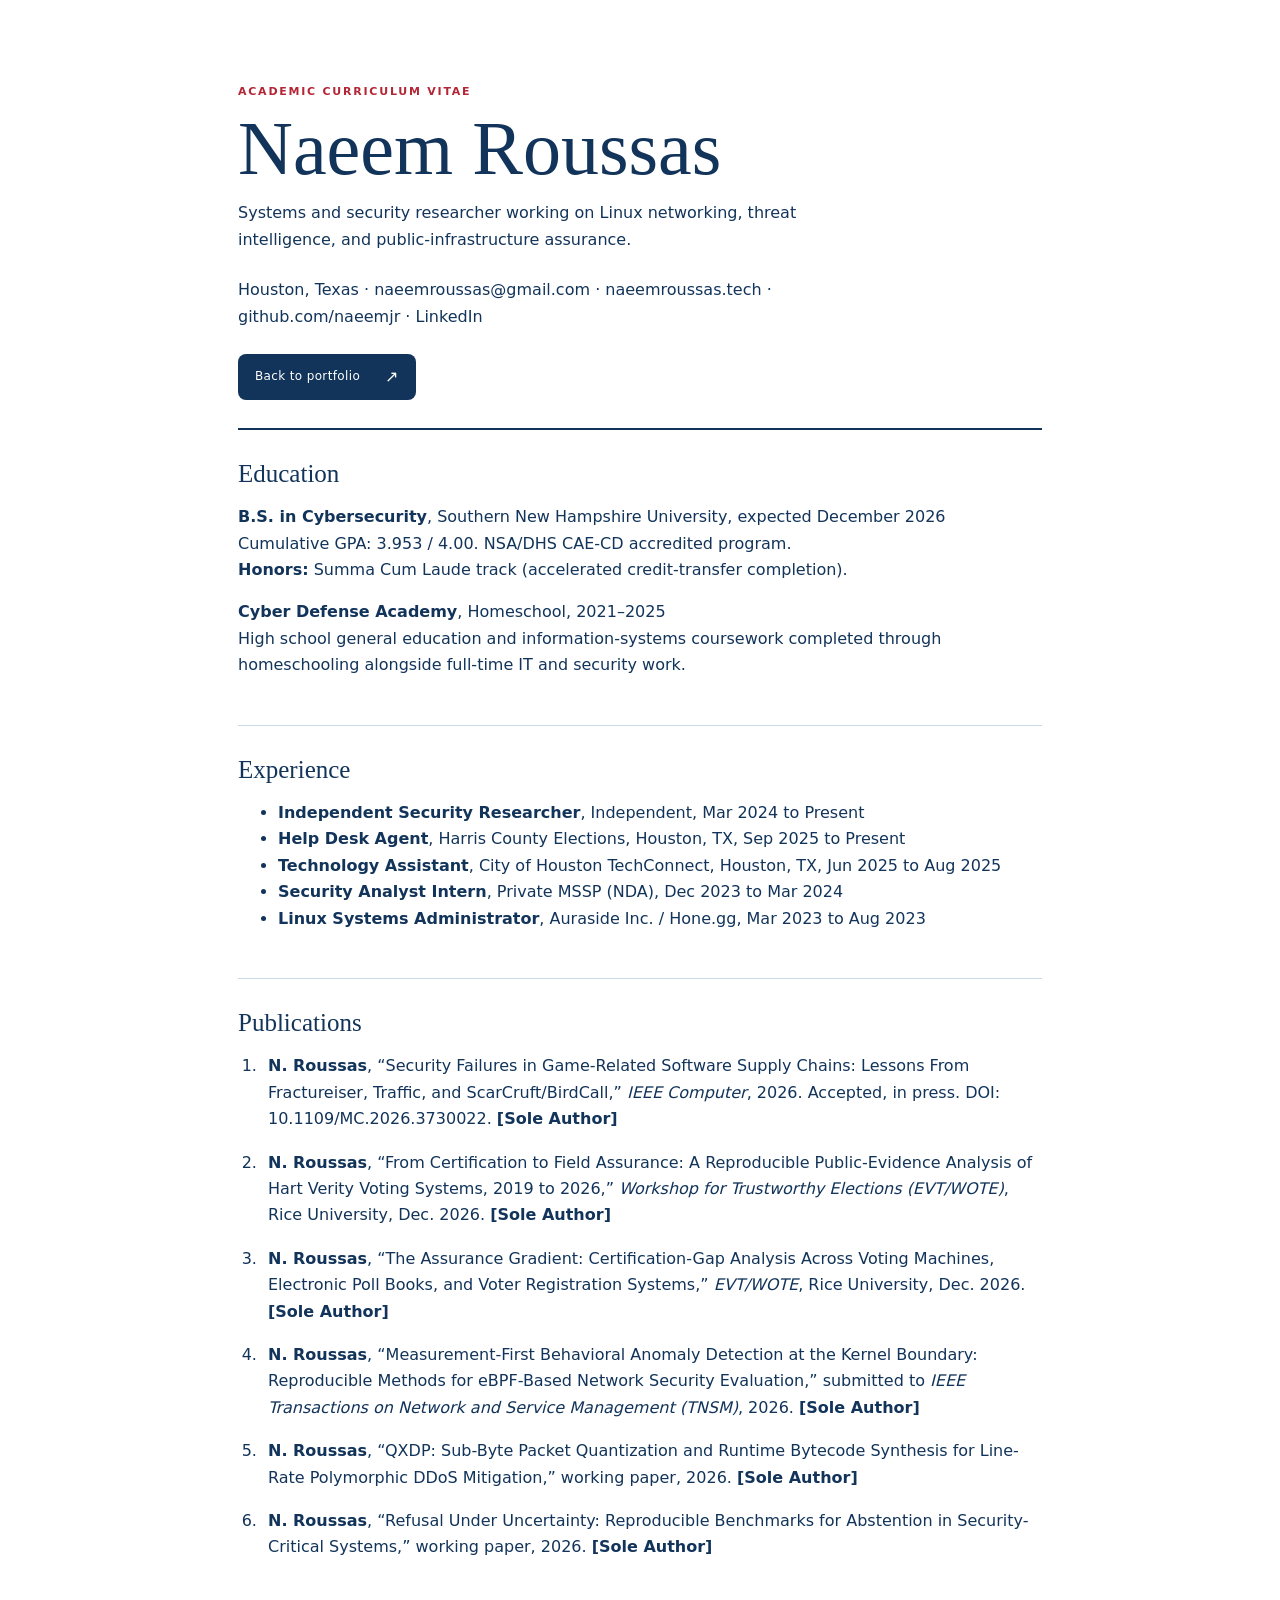
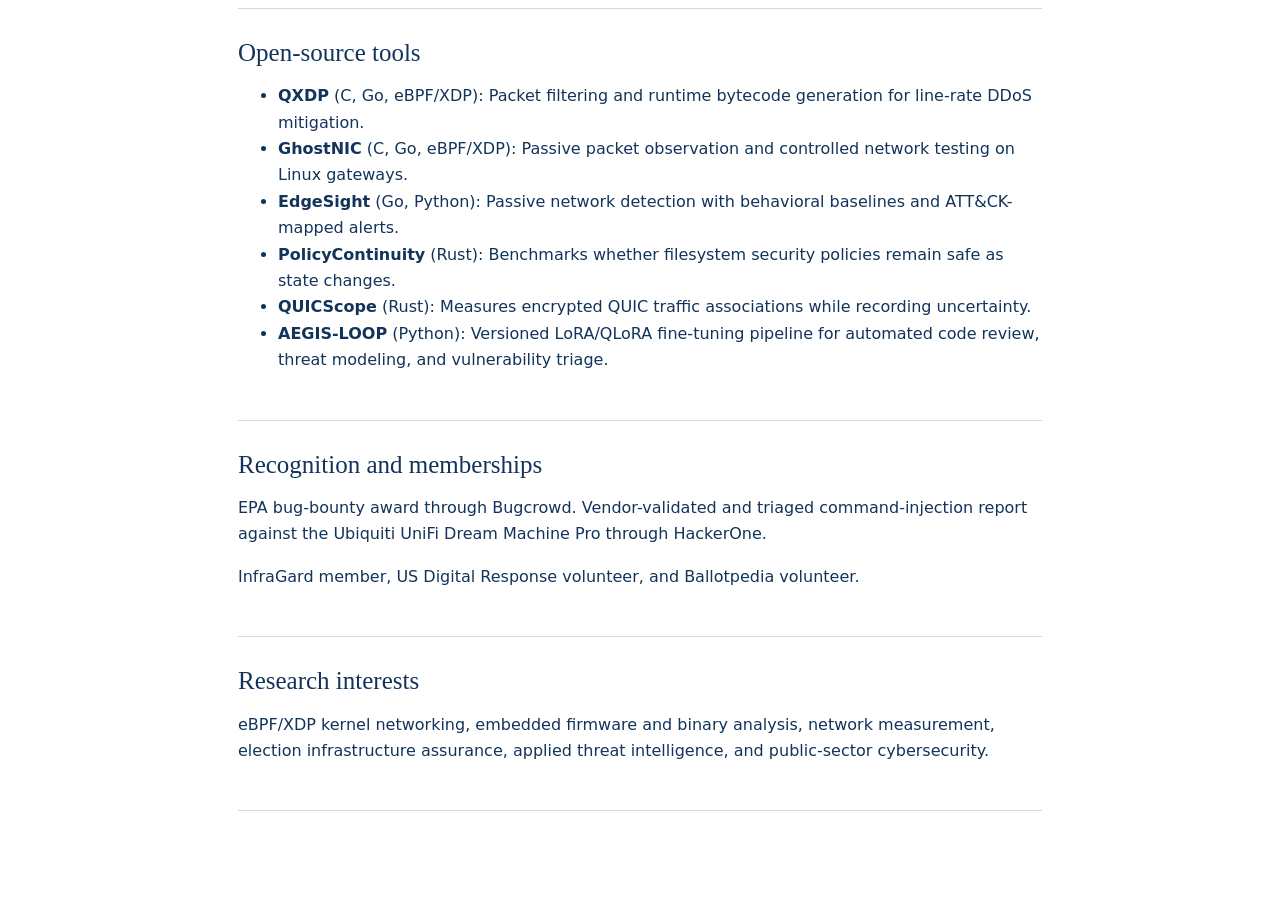
==== academic-cv.html @ 0885f7d5 "Initial commit" ====
<!doctype html>
<html lang="en">
  <head>
    <meta charset="UTF-8" />
    <meta name="viewport" content="width=device-width, initial-scale=1.0" />
    <meta name="description" content="Academic CV of Naeem Roussas." />
    <title>Academic CV - Naeem Roussas</title>
    <link rel="canonical" href="https://naeemroussas.tech/academic-cv.html" />
    <link rel="stylesheet" href="styles.css" />
  </head>
  <body class="cv-page">
    <main class="cv-shell">
      <header class="cv-header">
        <p class="eyebrow">Academic curriculum vitae</p>
        <h1>Naeem Roussas</h1>
        <p>Systems and security researcher working on Linux networking, threat intelligence, and public-infrastructure assurance.</p>
        <p>Houston, Texas · <a href="mailto:naeemroussas@gmail.com">naeemroussas@gmail.com</a> · <a href="https://naeemroussas.tech">naeemroussas.tech</a> · <a href="https://github.com/naeemjr" target="_blank" rel="noreferrer">github.com/naeemjr</a> · <a href="https://www.linkedin.com/in/naeemr/" target="_blank" rel="noreferrer">LinkedIn</a></p>
        <a class="button button-dark" href="index.html">Back to portfolio <span>↗</span></a>
      </header>
      <section class="cv-section">
        <h2>Education</h2>
        <p><strong>B.S. in Cybersecurity</strong>, Southern New Hampshire University, expected December 2026<br />Cumulative GPA: 3.953 / 4.00. NSA/DHS CAE-CD accredited program.<br /><strong>Honors:</strong> Summa Cum Laude track (accelerated credit-transfer completion).</p>
        <p><strong>Cyber Defense Academy</strong>, Homeschool, 2021–2025<br />High school general education and information-systems coursework completed through homeschooling alongside full-time IT and security work.</p>
      </section>
      <section class="cv-section">
        <h2>Experience</h2>
        <ul>
          <li><strong>Independent Security Researcher</strong>, Independent, Mar 2024 to Present</li>
          <li><strong>Help Desk Agent</strong>, Harris County Elections, Houston, TX, Sep 2025 to Present</li>
          <li><strong>Technology Assistant</strong>, City of Houston TechConnect, Houston, TX, Jun 2025 to Aug 2025</li>
          <li><strong>Security Analyst Intern</strong>, Private MSSP (NDA), Dec 2023 to Mar 2024</li>
          <li><strong>Linux Systems Administrator</strong>, Auraside Inc. / Hone.gg, Mar 2023 to Aug 2023</li>
        </ul>
      </section>
      <section class="cv-section">
        <h2>Publications</h2>
        <ol class="cv-publications">
          <li><strong>N. Roussas</strong>, “Security Failures in Game-Related Software Supply Chains: Lessons From Fractureiser, Traffic, and ScarCruft/BirdCall,” <em>IEEE Computer</em>, 2026. Accepted, in press. DOI: 10.1109/MC.2026.3730022. <strong>[Sole Author]</strong></li>
          <li><strong>N. Roussas</strong>, “From Certification to Field Assurance: A Reproducible Public-Evidence Analysis of Hart Verity Voting Systems, 2019 to 2026,” <em>Workshop for Trustworthy Elections (EVT/WOTE)</em>, Rice University, Dec. 2026. <strong>[Sole Author]</strong></li>
          <li><strong>N. Roussas</strong>, “The Assurance Gradient: Certification-Gap Analysis Across Voting Machines, Electronic Poll Books, and Voter Registration Systems,” <em>EVT/WOTE</em>, Rice University, Dec. 2026. <strong>[Sole Author]</strong></li>
          <li><strong>N. Roussas</strong>, “Measurement-First Behavioral Anomaly Detection at the Kernel Boundary: Reproducible Methods for eBPF-Based Network Security Evaluation,” submitted to <em>IEEE Transactions on Network and Service Management (TNSM)</em>, 2026. <strong>[Sole Author]</strong></li>
          <li><strong>N. Roussas</strong>, “QXDP: Sub-Byte Packet Quantization and Runtime Bytecode Synthesis for Line-Rate Polymorphic DDoS Mitigation,” working paper, 2026. <strong>[Sole Author]</strong></li>
          <li><strong>N. Roussas</strong>, “Refusal Under Uncertainty: Reproducible Benchmarks for Abstention in Security-Critical Systems,” working paper, 2026. <strong>[Sole Author]</strong></li>
        </ol>
      </section>
      <section class="cv-section">
        <h2>Open-source tools</h2>
        <ul>
          <li><strong>QXDP</strong> (C, Go, eBPF/XDP): Packet filtering and runtime bytecode generation for line-rate DDoS mitigation.</li>
          <li><strong>GhostNIC</strong> (C, Go, eBPF/XDP): Passive packet observation and controlled network testing on Linux gateways.</li>
          <li><strong>EdgeSight</strong> (Go, Python): Passive network detection with behavioral baselines and ATT&amp;CK-mapped alerts.</li>
          <li><strong>PolicyContinuity</strong> (Rust): Benchmarks whether filesystem security policies remain safe as state changes.</li>
          <li><strong>QUICScope</strong> (Rust): Measures encrypted QUIC traffic associations while recording uncertainty.</li>
          <li><strong>AEGIS-LOOP</strong> (Python): Versioned LoRA/QLoRA fine-tuning pipeline for automated code review, threat modeling, and vulnerability triage.</li>
        </ul>
      </section>
      <section class="cv-section">
        <h2>Recognition and memberships</h2>
        <p>EPA bug-bounty award through Bugcrowd. Vendor-validated and triaged command-injection report against the Ubiquiti UniFi Dream Machine Pro through HackerOne.</p>
        <p>InfraGard member, US Digital Response volunteer, and Ballotpedia volunteer.</p>
      </section>
      <section class="cv-section">
        <h2>Research interests</h2>
        <p>eBPF/XDP kernel networking, embedded firmware and binary analysis, network measurement, election infrastructure assurance, applied threat intelligence, and public-sector cybersecurity.</p>
      </section>
    </main>
  </body>
</html>
---- styles.css ----
:root {
  /* I change the palette and layout width here before editing individual rules. */
  --ink: #12345a;
  --muted: #5d6f82;
  --paper: #ffffff;
  --wash: #f1f6fb;
  --line: #cbd9e8;
  --accent: #b32635;
  --signal: #2f679f;
  --max-width: 1160px;
  --serif: Georgia, "Times New Roman", serif;
  --sans: Inter, ui-sans-serif, system-ui, -apple-system, BlinkMacSystemFont, "Segoe UI", sans-serif;
}

* { box-sizing: border-box; }
html { scroll-behavior: smooth; }

/* ---------- I keep shared layout and accessibility rules here. ---------- */
body {
  margin: 0;
  color: var(--ink);
  background: var(--paper);
  font-family: var(--sans);
  font-size: 16px;
  line-height: 1.65;
  -webkit-font-smoothing: antialiased;
}
main { position: relative; display: flex; flex-direction: column; }
a { color: inherit; text-decoration: none; }
a:focus-visible, button:focus-visible { outline: 2px solid var(--accent); outline-offset: 4px; }
.container { width: min(calc(100% - 64px), var(--max-width)); margin: 0 auto; }
.skip-link { position: absolute; left: 16px; top: -50px; z-index: 20; padding: 8px 12px; color: white; background: var(--ink); }
.skip-link:focus { top: 16px; }

.site-header { position: sticky; top: 0; z-index: 4; border-bottom: 1px solid var(--line); background: rgba(255, 255, 255, .94); backdrop-filter: blur(12px); }
.header-inner { min-height: 82px; display: flex; align-items: center; }
.wordmark {
  display: grid; place-items: center; width: 38px; height: 38px;
  border: 1px solid var(--ink); border-radius: 4px; font: 15px var(--serif); letter-spacing: .06em;
}
.header-status { margin-left: 32px; color: var(--muted); font-size: 11px; }
.header-status::before { content: ""; display: inline-block; width: 6px; height: 6px; margin: 0 8px 1px 0; border-radius: 50%; background: var(--signal); }
.site-nav { display: flex; align-items: center; gap: 29px; margin-left: auto; font-size: 13px; }
.site-nav a { transition: color .2s ease; }
.site-nav a:hover, .text-link:hover { color: var(--accent); }
.nav-contact { padding: 9px 13px; border: 1px solid var(--ink); border-radius: 99px; }
.menu-toggle { display: none; margin-left: auto; border: 0; color: var(--ink); background: none; font: inherit; }
.menu-icon { margin-left: 4px; }

.hero { position: relative; display: grid; grid-template-columns: 1fr 240px; gap: 100px; padding-top: 122px; padding-bottom: 91px; }
.hero::before { content: "Academic portfolio"; position: absolute; top: 39px; right: 0; color: var(--muted); font-size: 9px; letter-spacing: .14em; text-transform: uppercase; }
.eyebrow, .section-number { color: var(--accent); font-size: 11px; font-weight: 700; letter-spacing: .16em; text-transform: uppercase; }
.hero h1 { margin: 17px 0 7px; font: 400 clamp(4rem, 9vw, 7.8rem)/.96 var(--serif); letter-spacing: -.065em; }
.hero-role { margin: 0; color: var(--muted); font-size: 20px; }
.hero-intro { max-width: 550px; margin: 31px 0 35px; font: 21px/1.48 var(--serif); }
.hero-links { display: flex; align-items: center; gap: 26px; }
.button { display: inline-flex; gap: 25px; align-items: center; padding: 13px 17px; border-radius: 8px; font-size: 12px; letter-spacing: .03em; transition: background .2s ease, transform .2s ease, box-shadow .2s ease; }
.hero-links .button { min-height: 43px; }
.button:hover { transform: translateY(-2px); }
.button-dark { color: var(--paper); background: var(--ink); }
.button-dark:hover { background: var(--accent); }
.button-outline { border: 1px solid var(--ink); }
.button-outline:hover { color: var(--paper); background: var(--ink); }
.text-link { border-bottom: 1px solid currentColor; padding-bottom: 2px; font-size: 12px; }
.text-link span, .button span { font-size: 16px; line-height: 0; }
.profile-strip { display: grid; grid-template-columns: repeat(3, max-content); gap: 32px; margin-top: 56px; padding-top: 18px; border-top: 1px solid var(--line); }
.profile-strip div { display: flex; flex-direction: column; gap: 4px; }
.profile-strip span, .profile-strip strong { font-size: 10px; line-height: 1.3; }
.profile-strip span { color: var(--muted); letter-spacing: .1em; text-transform: uppercase; }
.profile-strip strong { font-weight: 600; }
.hero-aside { padding-top: 28px; }
.hero-focus-panel { position: relative; display: flex; min-height: 250px; flex-direction: column; justify-content: space-between; padding: 24px; overflow: hidden; border-left: 3px solid var(--accent); background: var(--wash); color: var(--muted); }
.hero-focus-panel > * { position: relative; z-index: 1; }
.hero-focus-panel strong { max-width: 180px; color: var(--ink); font: 22px/1.15 var(--serif); }
.hero-focus-panel ul { margin: 20px 0 0; padding: 0; list-style: none; font-size: 11px; line-height: 1.8; }
.hero-focus-panel li::before { content: "—"; margin-right: 7px; color: var(--accent); }
#profile-canvas { position: absolute; inset: 0; width: 100%; height: 100%; opacity: .34; }
.location { margin-top: 17px; color: var(--muted); font-size: 11px; line-height: 1.5; }
.notice-bar { color: var(--paper); background: var(--ink); }
.notice-inner { display: flex; align-items: center; gap: 12px; min-height: 50px; font-size: 11px; letter-spacing: .02em; }
.notice-mark { color: var(--accent); font: 22px var(--serif); line-height: 0; }
.notice-code { margin-left: auto; color: #b9c9d8; font-size: 10px; letter-spacing: .12em; text-transform: uppercase; }
.rule { border-top: 1px solid var(--line); }
main > section, .notice-bar, .rule { position: relative; z-index: 1; }
#ambient-canvas { position: absolute; top: 0; right: 0; z-index: 0; width: 100%; height: 720px; pointer-events: none; opacity: .16; }
.section-3d-canvas { position: absolute; inset: 0; z-index: 0; width: 100%; height: 100%; pointer-events: none; opacity: .14; }

/* ---------- I keep section layout and navigation order rules here. ---------- */
#experience, #research, #projects, #contact { overflow: hidden; }
#experience > .container, #research > .section-label, #research > .section-content, #projects > .container, #contact > *:not(.section-3d-canvas) { position: relative; z-index: 1; }
#top { order: 1; }
.notice-bar { order: 2; }
.rule { order: 3; }
#about { order: 4; }
#research { order: 5; }
#education { order: 6; }
#experience { order: 7; }
#projects { order: 8; }
#certifications { order: 9; }
#technical { order: 10; }
.fit-section { order: 11; }
.closing { order: 12; }

.section { padding-top: 120px; padding-bottom: 120px; }
.section:not(.hero) { animation: section-enter .7s ease both; }
@keyframes section-enter { from { opacity: 0; transform: translateY(12px); } to { opacity: 1; transform: translateY(0); } }
@media (prefers-reduced-motion: reduce) { .section:not(.hero) { animation: none; } }
.section-tinted { background: transparent; }
.section-tinted > .container { max-width: calc(var(--max-width) + 80px); padding: 76px 64px; background: var(--wash); border: 1px solid var(--line); border-radius: 12px; }
.split-section { display: grid; grid-template-columns: 220px 1fr; gap: 75px; }
.section-label h2 { margin: 16px 0 0; font: 400 27px/1.1 var(--serif); }
.experience-total { max-width: 175px; margin: 24px 0 0; color: var(--accent) !important; font-size: 11px !important; line-height: 1.45; }
.section-content { max-width: 720px; }
.section-content p { color: var(--muted); }
.about-content { max-width: 660px; }
.about-content .lead, .lead { margin: 0 0 25px; color: var(--ink); font: 29px/1.27 var(--serif); }
.about-content p { margin: 0 0 21px; }
.about-content strong { color: var(--ink); font-weight: 600; }
.about-content .text-link { display: inline-block; margin-top: 17px; }
.profile-links { display: flex; flex-wrap: wrap; gap: 12px 20px; margin-top: 31px; padding-top: 18px; border-top: 1px solid var(--line); }
.profile-links a { color: var(--muted); font-size: 11px; }
.profile-links a:hover { color: var(--accent); }
.profile-links span { color: var(--accent); }

/* ---------- I keep education and experience rules here. ---------- */
.timeline { position: relative; }
.timeline::before { content: ""; position: absolute; top: 5px; bottom: 4px; left: 171px; width: 1px; background: var(--line); }
.timeline-item { position: relative; display: grid; grid-template-columns: 155px 1fr; gap: 30px; padding: 0 0 34px; margin-bottom: 34px; border-bottom: 1px solid var(--line); }
.timeline-item::before { content: ""; position: absolute; top: 5px; left: 167px; width: 9px; height: 9px; border: 2px solid var(--paper); border-radius: 50%; background: var(--accent); }
.section-banner { display: flex; justify-content: space-between; align-items: end; gap: 30px; margin-bottom: 28px; }
.section-banner h2 { margin: 12px 0 0; font: 400 clamp(2.4rem, 5vw, 4.4rem)/.95 var(--serif); }
.section-banner p { max-width: 260px; margin: 0; color: var(--muted); font-size: 13px; }
.certification-section { background: var(--paper); }
.certification-panel { padding: 30px; border: 1px solid var(--line); border-radius: 12px; background: var(--wash); }
.certification-heading { display: flex; justify-content: space-between; align-items: baseline; gap: 20px; }
.certification-heading h3 { font: 400 22px var(--serif); }
.certification-heading + #cert-canvas { display: block; width: 100%; height: 300px; margin: 8px 0 -4px; cursor: grab; }
.certification-heading + #cert-canvas:active { cursor: grabbing; }
.certification-grid { display: grid; grid-template-columns: repeat(5, minmax(0, 1fr)); gap: 20px; margin-top: 30px; }
.certification-card { min-width: 0; padding: 16px 10px 18px; border: 1px solid var(--line); border-radius: 8px; background: var(--paper); text-align: center; transition: transform .28s ease, border-color .28s ease, box-shadow .28s ease; animation: cert-card-enter .7s ease both; }
.certification-card:nth-child(2) { animation-delay: .08s; }
.certification-card:nth-child(3) { animation-delay: .16s; }
.certification-card:nth-child(4) { animation-delay: .24s; }
.certification-card:nth-child(5) { animation-delay: .32s; }
.certification-card:hover, .certification-card.is-active { transform: translateY(-7px); border-color: var(--accent); box-shadow: 0 12px 26px rgba(18, 52, 90, .12); }
@keyframes cert-card-enter { from { opacity: 0; transform: translateY(10px); } to { opacity: 1; transform: translateY(0); } }
.certification-card h4 { margin: 7px 0 3px; font-size: 13px; letter-spacing: .08em; }
.certification-card p { margin: 0; color: var(--muted); font-size: 10px; line-height: 1.35; }
.certification-note { margin: 16px 0 0; color: var(--muted); font: italic 12px/1.45 var(--serif); }
.cert-dialog { width: min(460px, calc(100% - 32px)); padding: 32px; border: 1px solid var(--line); border-top: 4px solid var(--accent); color: var(--ink); background: var(--paper); box-shadow: 0 20px 70px rgba(18, 52, 90, .22); }
.cert-dialog::backdrop { background: rgba(18, 52, 90, .35); backdrop-filter: blur(3px); }
.cert-dialog h2 { margin: 12px 0 14px; font: 400 30px/1.1 var(--serif); }
.cert-dialog p:last-child { color: var(--muted); font-size: 14px; line-height: 1.65; }
.dialog-close { position: absolute; top: 12px; right: 14px; border: 0; color: var(--muted); background: transparent; font-size: 26px; cursor: pointer; }
.timeline-item:last-child { padding-bottom: 0; margin-bottom: 0; border-bottom: 0; }
.timeline-meta { display: flex; flex-direction: column; color: var(--muted); font-size: 11px; line-height: 1.5; }
.lab-tag { display: block; color: var(--accent); font-size: 9px; letter-spacing: .04em; text-transform: uppercase; }
h3 { margin: 0; font-size: 16px; font-weight: 600; line-height: 1.35; }
h3 em { color: var(--muted); font: .95em var(--serif); }
.timeline-item p { margin: 10px 0 0; font-size: 14px; line-height: 1.6; }
.education-content { max-width: 760px; }
.education-item { display: grid; grid-template-columns: 180px 1fr; gap: 30px; padding: 0 0 30px; margin-bottom: 30px; border-bottom: 1px solid var(--line); }
.education-item:last-child { padding-bottom: 0; margin-bottom: 0; border-bottom: 0; }
.education-meta { display: flex; flex-direction: column; color: var(--muted); font-size: 11px; line-height: 1.5; }
.fun-fact { margin-top: 14px !important; padding-left: 12px; border-left: 2px solid var(--accent); color: var(--ink) !important; font-size: 12px !important; line-height: 1.5 !important; }
.fun-fact strong { color: var(--accent); font-weight: 600; }
.volunteering { margin-top: 62px; }
.volunteer-grid { display: grid; grid-template-columns: repeat(3, 1fr); gap: 14px; margin-top: 20px; }
.volunteer-item { display: grid; grid-template-columns: 48px 1fr; gap: 14px; padding: 18px; border: 1px solid var(--line); background: var(--paper); }
.volunteer-logo { display: grid; width: 42px; height: 42px; place-items: center; border-radius: 9px; color: var(--paper); font-size: 11px; font-weight: 800; letter-spacing: -.05em; }
.infragard-logo { background: #193b68; }
.ballotpedia-logo { background: #b32635; }
.usdr-logo { background: #2f679f; font-size: 9px; letter-spacing: -.08em; }
.volunteer-meta { display: flex; justify-content: space-between; gap: 10px; margin-bottom: 10px; color: var(--muted); font-size: 9px; letter-spacing: .06em; text-transform: uppercase; }
.volunteer-item h3 { font-size: 15px; }
.volunteer-item p { margin: 8px 0 14px; font-size: 12px; line-height: 1.5; }
.volunteer-item .text-link { font-size: 10px; }

/* ---------- I keep research and project rules here. ---------- */
.research-list { margin-top: 37px; }
.research-item { display: grid; grid-template-columns: 46px 1fr; gap: 15px; padding: 25px 0; border-top: 1px solid var(--line); }
.research-item:last-child { border-bottom: 1px solid var(--line); }
.research-year { color: var(--accent); font: 16px var(--serif); }
.research-item p { margin: 8px 0 14px; font-size: 14px; }
.tag { display: inline-block; margin: 0 5px 5px 0; color: var(--muted); font-size: 10px; letter-spacing: .04em; }
.tag::before { content: "#"; color: var(--accent); }
.tag { border-bottom: 1px solid rgba(58, 152, 150, .35); }
.research-writing { margin-top: 55px; }
.subsection-heading { display: flex; justify-content: space-between; padding-bottom: 13px; color: var(--muted); border-bottom: 1px solid var(--line); font-size: 10px; letter-spacing: .1em; text-transform: uppercase; }
.subsection-heading span:last-child { color: var(--accent); }

.project-grid { display: grid; grid-template-columns: 1fr 1fr; gap: 14px; }
.project-card { min-height: 245px; padding: 24px; border: 1px solid var(--line); border-radius: 3px; display: flex; flex-direction: column; transition: border-color .2s ease, transform .2s ease, box-shadow .2s ease; }
.project-card:hover { border-color: var(--accent); transform: translateY(-4px); box-shadow: 0 15px 28px rgba(32, 42, 45, .08); }
.project-topline { display: flex; justify-content: space-between; margin-bottom: 49px; color: var(--muted); font-size: 10px; letter-spacing: .05em; text-transform: uppercase; }
.project-card h3 { font: 400 22px/1.1 var(--serif); }
.project-card p { margin: 9px 0 20px; font-size: 13px; line-height: 1.55; }
.project-card .text-link { margin-top: auto; align-self: flex-start; }
.tool-card { background: var(--paper); }
.tool-card .project-topline { margin-bottom: auto; }
.tool-card .tool-list { color: var(--ink); font: 20px/1.45 var(--serif); }
.project-card:nth-child(1) { background: #edf5fc; }
.project-card:nth-child(2) { background: #fbecef; }
.project-card:nth-child(3) { background: #eef2fa; }
.project-card:nth-child(4) { background: #f5f8fc; }
.section-footnote { margin: 20px 0 0; color: var(--muted); font: italic 12px var(--serif); }
.technical-grid { display: grid; grid-template-columns: 1fr 1fr; gap: 14px; }
.technical-grid article { min-height: 210px; padding: 24px; border: 1px solid var(--line); border-radius: 14px; background: var(--paper); }
.technical-label { display: block; margin-bottom: 42px; color: var(--accent); font-size: 10px; letter-spacing: .1em; text-transform: uppercase; }
.technical-grid h3 { font: 400 21px/1.2 var(--serif); }
.technical-grid p { margin: 9px 0 19px; font-size: 13px; }
.technical-links { display: flex; flex-wrap: wrap; gap: 12px 18px; }
.technical-grid .text-link { display: inline-block; }
.publication-list { margin-top: 37px; }
.publication-item { padding: 22px 0 27px; border-top: 1px solid var(--line); }
.publication-item:last-child { border-bottom: 1px solid var(--line); }
.publication-meta { display: flex; justify-content: space-between; margin-bottom: 18px; color: var(--accent); font-size: 10px; letter-spacing: .08em; text-transform: uppercase; }
.author-badge { display: inline-block; margin-left: 7px; padding: 3px 6px; border: 1px solid var(--red); color: var(--red); font-size: 9px; letter-spacing: .06em; white-space: nowrap; }
.publication-item h3 { font: 400 21px/1.2 var(--serif); }
.publication-item p { margin: 9px 0 17px; font-size: 13px; }

/* ---------- I keep the standalone CV page rules here. ---------- */
.cv-page { background: var(--paper); color: var(--ink); }
.cv-shell { max-width: 860px; margin: 0 auto; padding: 72px 28px 96px; }
.cv-header { border-bottom: 2px solid var(--ink); padding-bottom: 28px; }
.cv-header h1 { margin: 8px 0 10px; font: 400 clamp(42px, 8vw, 76px)/.95 var(--serif); }
.cv-header p:not(.eyebrow) { max-width: 650px; margin-bottom: 24px; }
.cv-section { border-bottom: 1px solid var(--line); padding: 30px 0; }
.cv-section h2 { margin: 0 0 17px; font: 400 25px/1.1 var(--serif); }
.cv-publications { margin: 0; padding-left: 24px; }
.cv-publications li { margin-bottom: 17px; padding-left: 6px; line-height: 1.65; }
@media (max-width: 620px) {
  .publication-meta { align-items: flex-start; gap: 8px; flex-direction: column; }
  .author-badge { margin-left: 4px; }
}
.fit-section { padding: 88px 0; color: var(--paper); background: var(--ink); }
.fit-inner { display: grid; grid-template-columns: 1fr 1fr; gap: 100px; align-items: end; }
.fit-section h2 { margin: 22px 0 0; font: 400 clamp(3rem, 5vw, 5rem)/.95 var(--serif); letter-spacing: -.05em; }
.fit-section h2 em { color: var(--accent); font-style: normal; }
.fit-copy { max-width: 470px; }
.fit-copy p { color: #d5e0ed; font-size: 16px; }
.fit-copy .small-note { font-size: 11px; }

.recognition-grid { display: grid; grid-template-columns: 1fr 1fr; gap: 55px; }
.recognition-grid h3 { margin-bottom: 17px; font: 400 22px var(--serif); }
.recognition-grid p { font-size: 14px; }
.plain-list { margin: 0; padding: 0; list-style: none; }
.plain-list li { display: grid; grid-template-columns: 50px 1fr; gap: 15px; padding: 11px 0; border-top: 1px solid var(--line); font-size: 13px; line-height: 1.45; }
.plain-list li:last-child { border-bottom: 1px solid var(--line); }
.plain-list li span:first-child { color: var(--accent); }
.small-note { font-size: 11px !important; }
.closing { padding-top: 126px; padding-bottom: 138px; }
.closing h2 { margin: 20px 0 30px; font: 400 clamp(3rem, 6vw, 5.3rem)/1.02 var(--serif); letter-spacing: -.045em; }
.closing h2 em { color: var(--accent); font-weight: 400; }
.contact-copy { max-width: 500px; margin: 0 0 28px; color: var(--muted); font-size: 16px; }
.contact-section .hero-links { gap: 12px; }
.site-footer { padding: 25px 0; border-top: 1px solid var(--line); color: var(--muted); font-size: 11px; }
.footer-inner { display: flex; justify-content: space-between; gap: 20px; }
.footer-inner a { color: var(--ink); }

@media (max-width: 760px) {
  .volunteer-grid { grid-template-columns: 1fr; }
  .container { width: min(calc(100% - 40px), var(--max-width)); }
  .header-inner { min-height: 70px; }
  .header-status { display: none; }
  .menu-toggle { display: flex; align-items: center; gap: 8px; font-size: 12px; }
  .site-nav { display: none; position: absolute; top: 70px; left: 0; right: 0; z-index: 5; padding: 18px 20px 22px; background: var(--paper); border-bottom: 1px solid var(--line); flex-direction: column; align-items: flex-start; gap: 14px; }
  .site-nav.is-open { display: flex; }
  .hero { display: block; padding-top: 75px; padding-bottom: 62px; }
  .hero h1 { font-size: clamp(3.8rem, 19vw, 6rem); }
  .hero-intro { font-size: 19px; }
  .hero::before { top: 25px; left: 0; right: auto; }
  .profile-strip { grid-template-columns: 1fr 1fr; gap: 18px; margin-top: 42px; }
  .profile-strip div:last-child { grid-column: 1 / -1; }
  .hero-aside { display: grid; grid-template-columns: 120px 1fr; gap: 20px; align-items: end; padding-top: 53px; }
  .hero-focus-panel { min-height: 190px; }
  .location { margin: 0; }
  .notice-inner { min-height: 64px; }
  .notice-code { display: none; }
  .section { padding-top: 75px; padding-bottom: 75px; }
  .section-tinted > .container { width: min(calc(100% - 24px), var(--max-width)); padding: 52px 20px; border-radius: 17px; }
  .split-section { display: block; }
  .section-label { margin-bottom: 38px; }
  .about-content .lead, .lead { font-size: 25px; }
  .fit-section { padding: 70px 0; }
  .fit-inner { display: block; }
  .fit-copy { margin-top: 35px; }
  .timeline::before { display: none; }
  .timeline-item { grid-template-columns: 1fr; gap: 11px; }
  .timeline-item::before { display: none; }
  .education-item { grid-template-columns: 1fr; gap: 11px; }
  .section-banner { display: block; }
  .section-banner p { margin-top: 16px; }
  .certification-panel { padding: 21px 16px 18px; }
  .certification-heading { display: block; }
  .certification-heading h3 { margin-top: 8px; }
  .certification-grid { grid-template-columns: repeat(2, minmax(0, 1fr)); gap: 10px; }
  .certification-card:last-child { grid-column: 1 / -1; max-width: calc(50% - 5px); justify-self: center; }
  .certification-heading + #cert-canvas { height: 230px; }
  .project-grid, .recognition-grid { grid-template-columns: 1fr; }
  .technical-grid { grid-template-columns: 1fr; }
  .project-card { min-height: 220px; }
  .footer-inner { flex-wrap: wrap; }
}

@media (prefers-reduced-motion: reduce) {
  html { scroll-behavior: auto; }
  *, *::before, *::after { transition-duration: .01ms !important; animation-duration: .01ms !important; animation-iteration-count: 1 !important; }
}
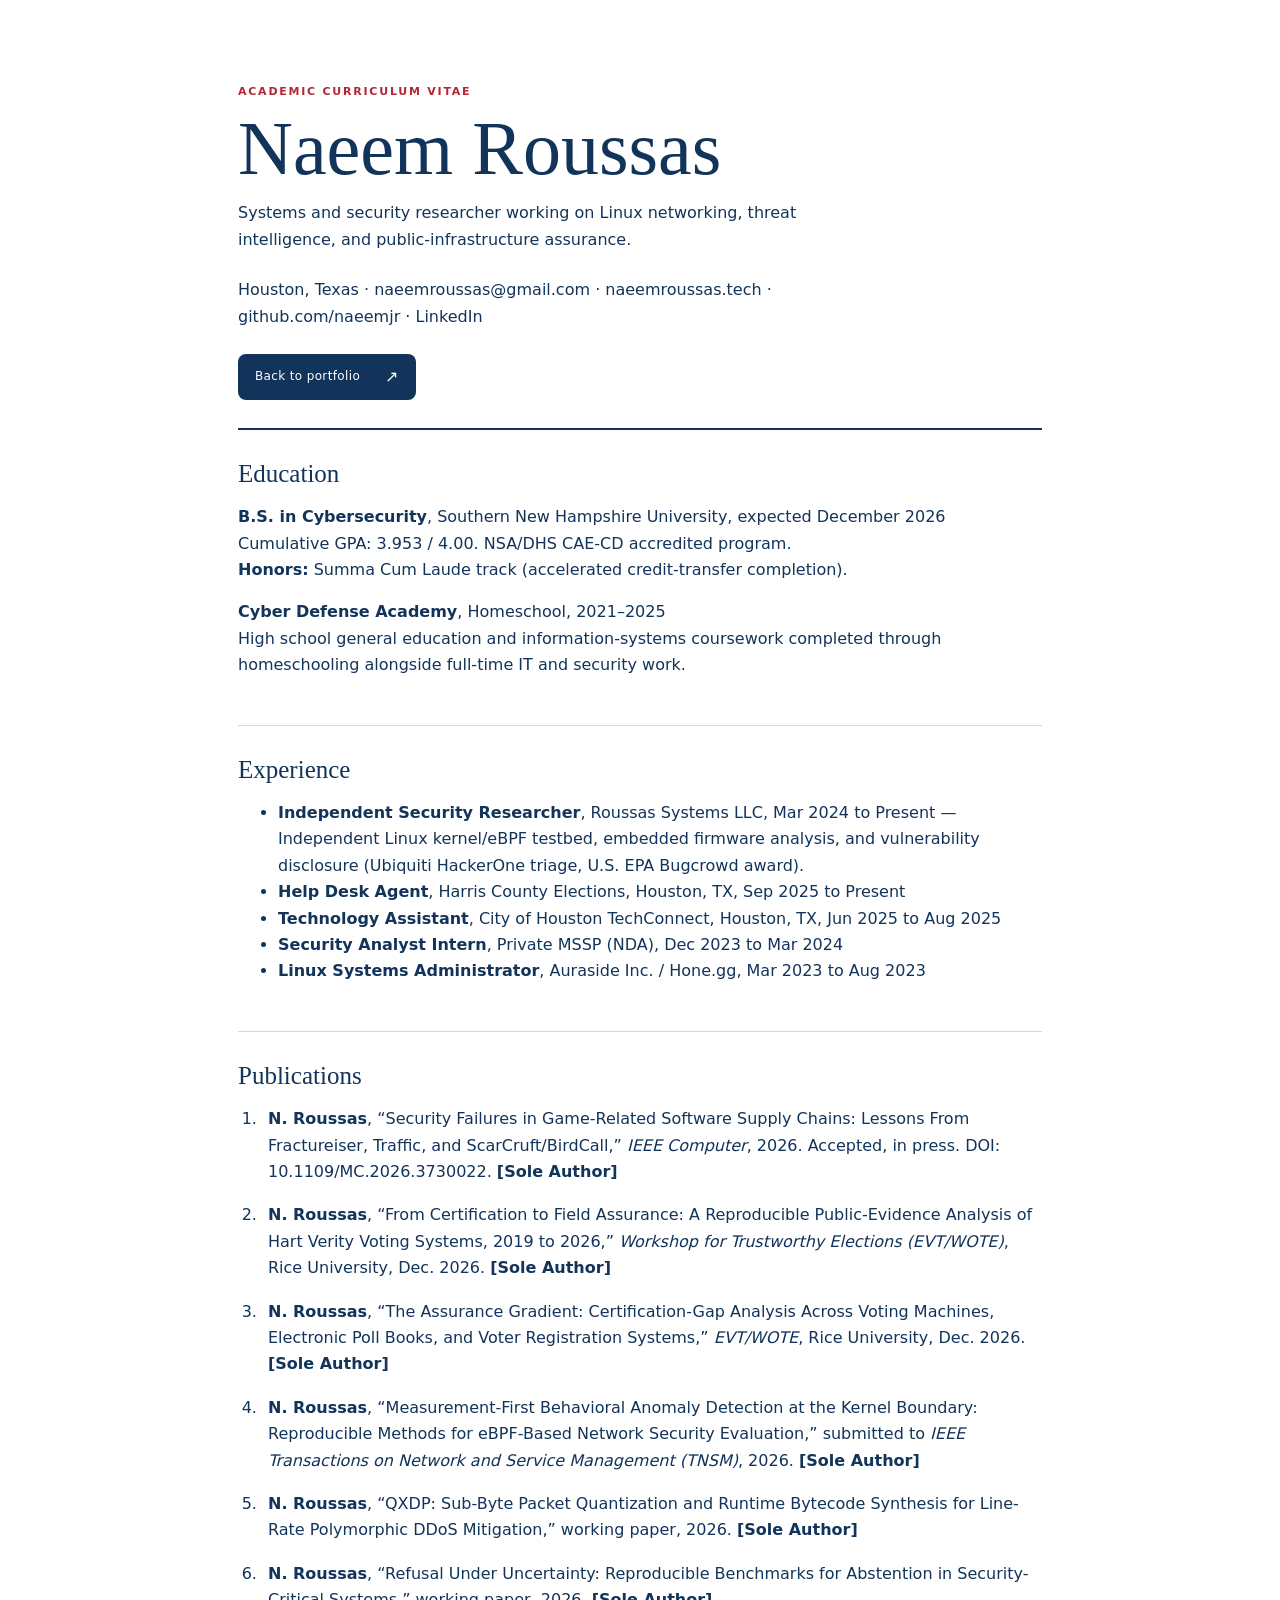
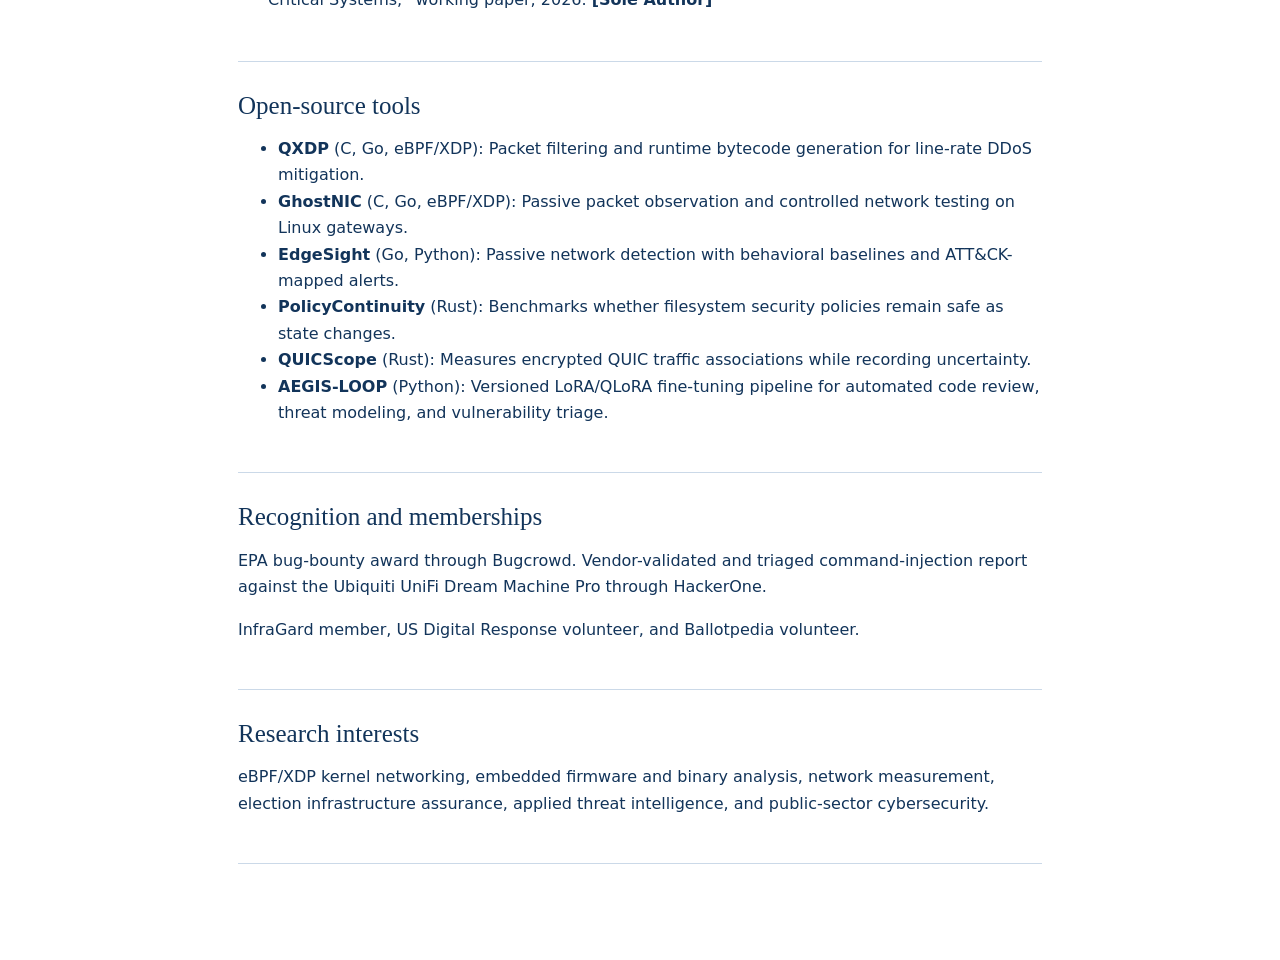
==== commit abeec45d: "Add Roussas Systems LLC to experience section" ====
--- a/academic-cv.html
+++ b/academic-cv.html
@@ -25,7 +25,7 @@
       <section class="cv-section">
         <h2>Experience</h2>
         <ul>
-          <li><strong>Independent Security Researcher</strong>, Independent, Mar 2024 to Present</li>
+          <li><strong>Independent Security Researcher</strong>, Roussas Systems LLC, Mar 2024 to Present — Independent Linux kernel/eBPF testbed, embedded firmware analysis, and vulnerability disclosure (Ubiquiti HackerOne triage, U.S. EPA Bugcrowd award).</li>
           <li><strong>Help Desk Agent</strong>, Harris County Elections, Houston, TX, Sep 2025 to Present</li>
           <li><strong>Technology Assistant</strong>, City of Houston TechConnect, Houston, TX, Jun 2025 to Aug 2025</li>
           <li><strong>Security Analyst Intern</strong>, Private MSSP (NDA), Dec 2023 to Mar 2024</li>
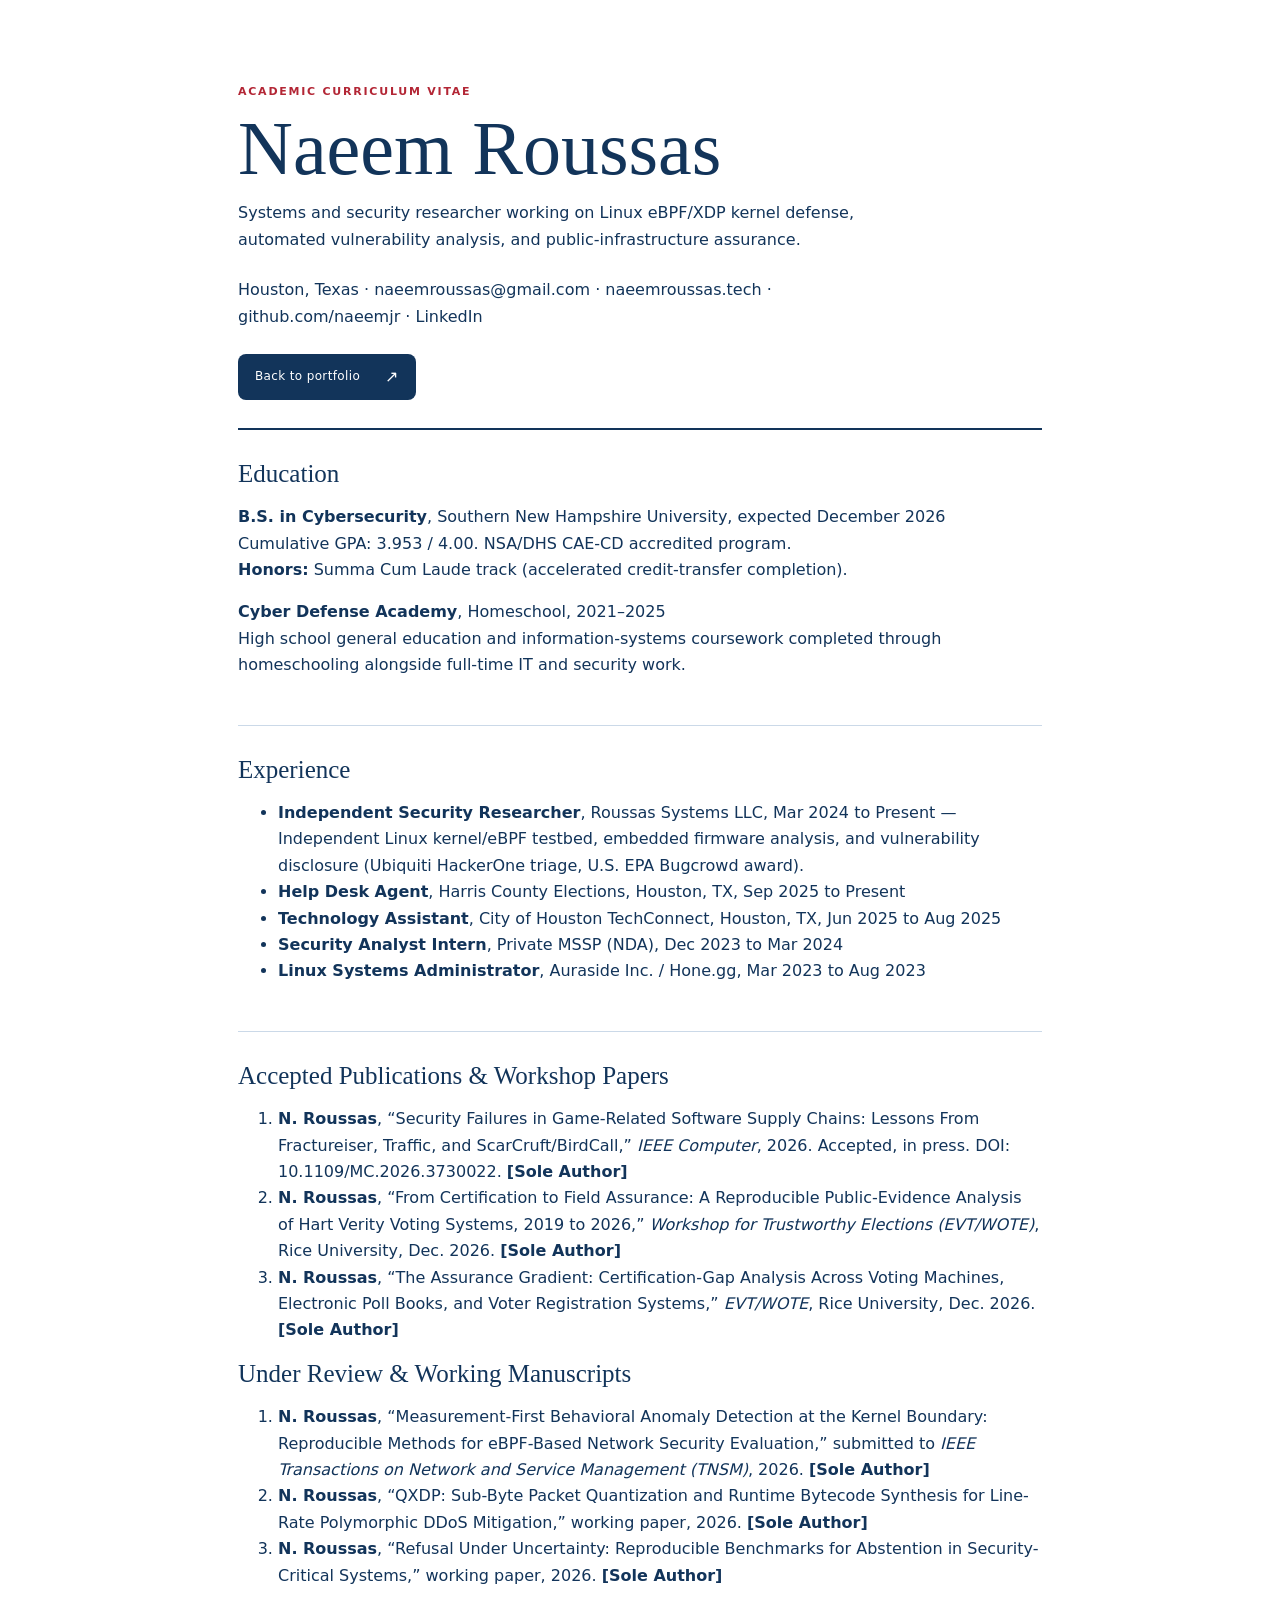
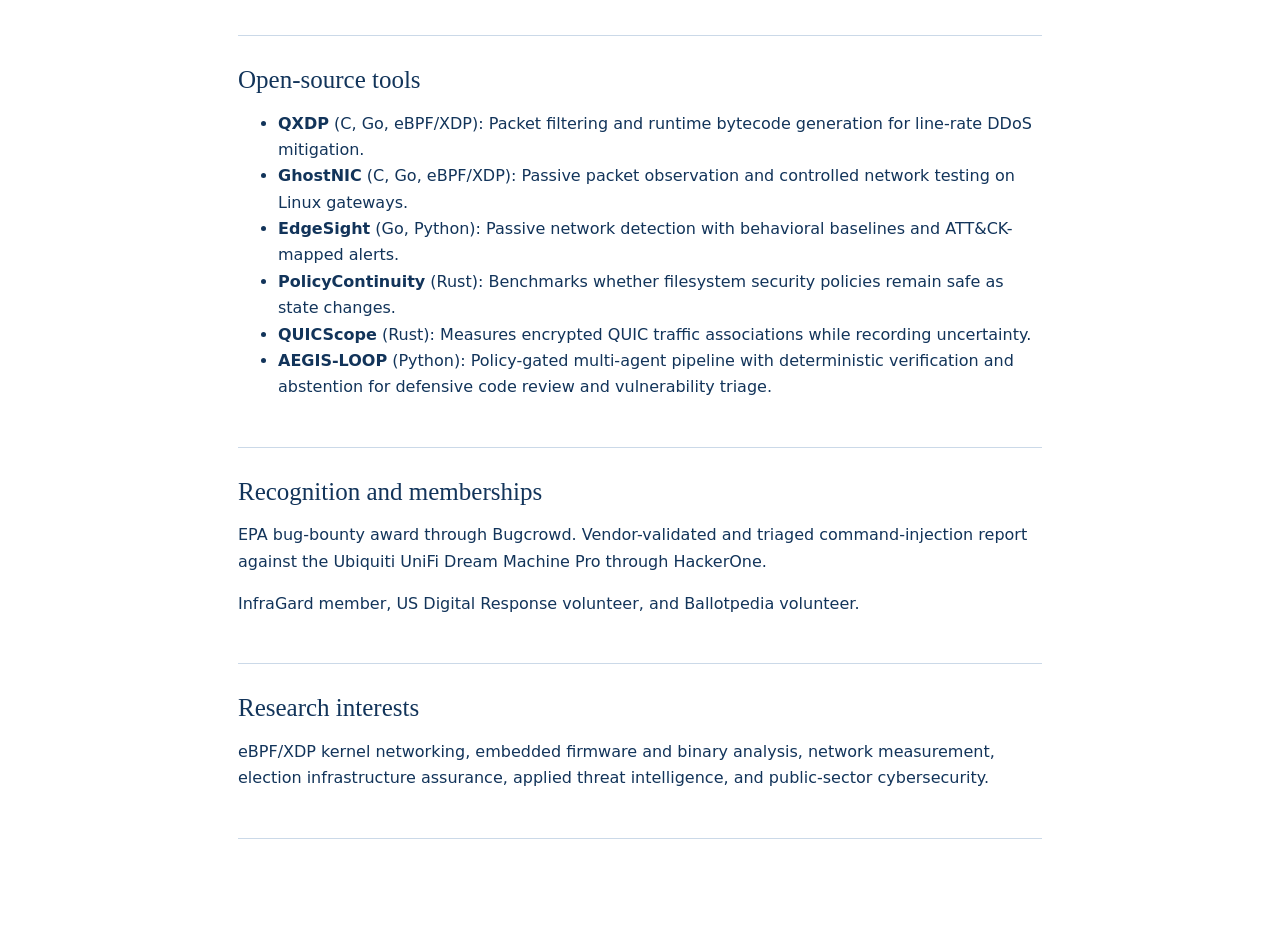
==== commit 407fa198: "Split publications, update subtitle and AEGIS-LOOP description" ====
--- a/academic-cv.html
+++ b/academic-cv.html
@@ -13,7 +13,7 @@
       <header class="cv-header">
         <p class="eyebrow">Academic curriculum vitae</p>
         <h1>Naeem Roussas</h1>
-        <p>Systems and security researcher working on Linux networking, threat intelligence, and public-infrastructure assurance.</p>
+        <p>Systems and security researcher working on Linux eBPF/XDP kernel defense, automated vulnerability analysis, and public-infrastructure assurance.</p>
         <p>Houston, Texas · <a href="mailto:naeemroussas@gmail.com">naeemroussas@gmail.com</a> · <a href="https://naeemroussas.tech">naeemroussas.tech</a> · <a href="https://github.com/naeemjr" target="_blank" rel="noreferrer">github.com/naeemjr</a> · <a href="https://www.linkedin.com/in/naeemr/" target="_blank" rel="noreferrer">LinkedIn</a></p>
         <a class="button button-dark" href="index.html">Back to portfolio <span>↗</span></a>
       </header>
@@ -33,11 +33,14 @@
         </ul>
       </section>
       <section class="cv-section">
-        <h2>Publications</h2>
-        <ol class="cv-publications">
+        <h2>Accepted Publications &amp; Workshop Papers</h2>
+        <ol class=”cv-publications”>
           <li><strong>N. Roussas</strong>, “Security Failures in Game-Related Software Supply Chains: Lessons From Fractureiser, Traffic, and ScarCruft/BirdCall,” <em>IEEE Computer</em>, 2026. Accepted, in press. DOI: 10.1109/MC.2026.3730022. <strong>[Sole Author]</strong></li>
           <li><strong>N. Roussas</strong>, “From Certification to Field Assurance: A Reproducible Public-Evidence Analysis of Hart Verity Voting Systems, 2019 to 2026,” <em>Workshop for Trustworthy Elections (EVT/WOTE)</em>, Rice University, Dec. 2026. <strong>[Sole Author]</strong></li>
           <li><strong>N. Roussas</strong>, “The Assurance Gradient: Certification-Gap Analysis Across Voting Machines, Electronic Poll Books, and Voter Registration Systems,” <em>EVT/WOTE</em>, Rice University, Dec. 2026. <strong>[Sole Author]</strong></li>
+        </ol>
+        <h2>Under Review &amp; Working Manuscripts</h2>
+        <ol class=”cv-publications” start=”4”>
           <li><strong>N. Roussas</strong>, “Measurement-First Behavioral Anomaly Detection at the Kernel Boundary: Reproducible Methods for eBPF-Based Network Security Evaluation,” submitted to <em>IEEE Transactions on Network and Service Management (TNSM)</em>, 2026. <strong>[Sole Author]</strong></li>
           <li><strong>N. Roussas</strong>, “QXDP: Sub-Byte Packet Quantization and Runtime Bytecode Synthesis for Line-Rate Polymorphic DDoS Mitigation,” working paper, 2026. <strong>[Sole Author]</strong></li>
           <li><strong>N. Roussas</strong>, “Refusal Under Uncertainty: Reproducible Benchmarks for Abstention in Security-Critical Systems,” working paper, 2026. <strong>[Sole Author]</strong></li>
@@ -51,7 +54,7 @@
           <li><strong>EdgeSight</strong> (Go, Python): Passive network detection with behavioral baselines and ATT&amp;CK-mapped alerts.</li>
           <li><strong>PolicyContinuity</strong> (Rust): Benchmarks whether filesystem security policies remain safe as state changes.</li>
           <li><strong>QUICScope</strong> (Rust): Measures encrypted QUIC traffic associations while recording uncertainty.</li>
-          <li><strong>AEGIS-LOOP</strong> (Python): Versioned LoRA/QLoRA fine-tuning pipeline for automated code review, threat modeling, and vulnerability triage.</li>
+          <li><strong>AEGIS-LOOP</strong> (Python): Policy-gated multi-agent pipeline with deterministic verification and abstention for defensive code review and vulnerability triage.</li>
         </ul>
       </section>
       <section class="cv-section">
